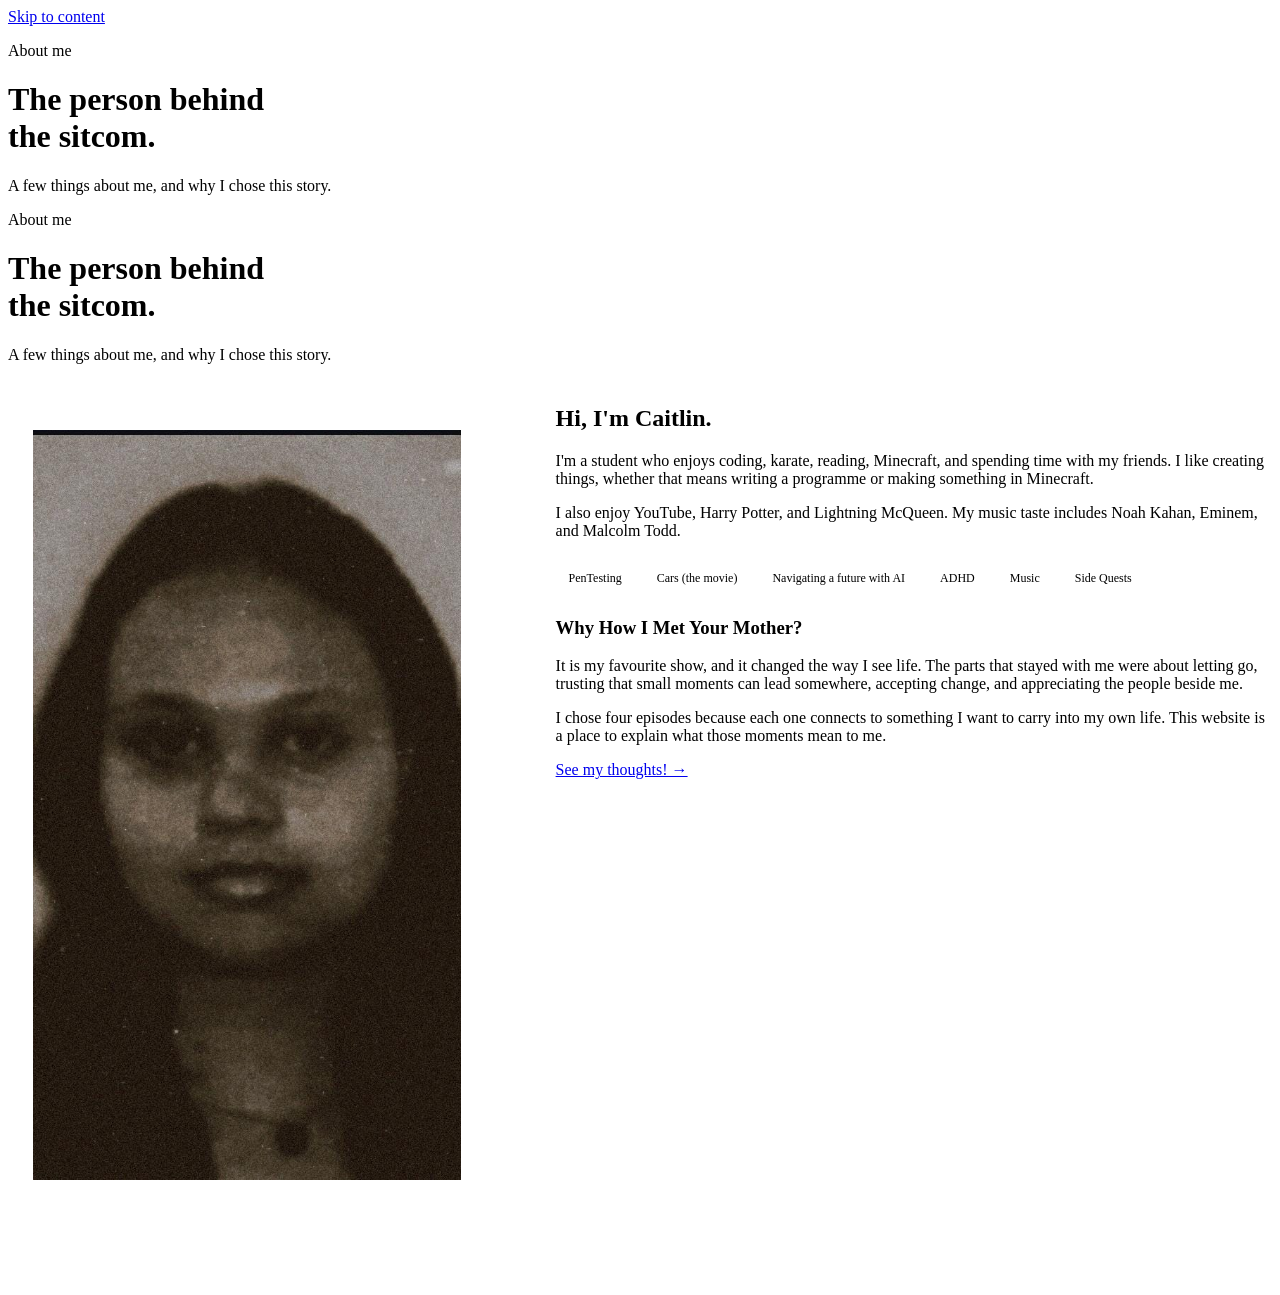
==== html/about.html @ a9a476a1 "Implement About page" ====
<!DOCTYPE html>
<html lang="en">
    <head>
        <meta charset="UTF-8">
        <meta name="viewport" content="width=device-width, initial-scale=1.0">
        <meta name="description" content="Get to know Caitlin and why How I Met Your Mother is the theme of this personal portfolio.">
        <title>About</title>
        <link rel="icon" href="../images/umbrella.svg" type="image/svg+xml">
        <link rel="stylesheet" href="../css/general.css">
        <link rel="stylesheet" href="../css/navbar.css">
        <link rel="stylesheet" href="../css/footer.css">
        <link rel="stylesheet" href="../css/about.css">
    </head>

    <body data-root=".." data-page="about">
        <a class="skip-link" href="#main-content">Skip to content</a>

        <div id="navbar-placeholder"></div>
        <main id="main-content" class="page-wrapper">
            <header class="page-header">
                <p class="eyebrow">About me</p>
                <h1>The person behind<br>the sitcom.</h1>
                <p class="header-sub">A few things about me, and why I chose this story.</p>
            </header>

        <main id="main-content" class="page-wrapper">
            <header class="page-header">
                <p class="eyebrow">About me</p>
                <h1>The person behind<br>the sitcom.</h1>
                <p class="header-sub">A few things about me, and why I chose this story.</p>
            </header>

            <div class="about-wrapper">
                <figure class="portrait-panel">
                    <img src="../img/Portrait.jpeg" alt="Portrait photo" width="600" height="750">
                </figure>
                <div class="about-copy">
                    <h2>Hi, I'm Caitlin.</h2>
                    <p>I'm a student who enjoys coding, karate, reading, Minecraft, and spending time with my friends. I like creating things, whether that means writing a programme or making something in Minecraft.</p>
                    <p>I also enjoy YouTube, Harry Potter, and Lightning McQueen. My music taste includes Noah Kahan, Eminem, and Malcolm Todd.</p>

                    <ul class="interest-list" aria-label="Some of my interests">
                        <li>PenTesting</li>
                        <li>Cars (the movie)</li>
                        <li>Navigating a future with AI</li>
                        <li>ADHD</li>
                        <li>Music</li>
                        <li>Side Quests</li>
                    </ul>
                    <h3>Why How I Met Your Mother?</h3>
                    <p>It is my favourite show, and it changed the way I see life. The parts that stayed with me were about letting go, trusting that small moments can lead somewhere, accepting change, and appreciating the people beside me.</p>
                    <p>I chose four episodes because each one connects to something I want to carry into my own life. This website is a place to explain what those moments mean to me.</p>
                    <div class="button-row">
                        <a class="button" href="../html/showcase.html">See my thoughts! &rarr;</a>
                    </div>
                </div>
            </div>
        </main>

        <div id="footer-placeholder"></div>

        <script src="../js/script.js"></script>
        <script src="../js/layout.js"></script>
    </body>
</html>
---- css/general.css ----
/* shared styling  stylesheet*/
---- css/navbar.css ----
.site-header {
    border-bottom: 1px solid var(--border);
}

.topnav {
    display: flex;
    align-items: center;
    justify-content: space-between;
    min-height: 92px;
    gap: 24px;
}

.brand-wrapper {
    display: inline-flex;
    align-items: center;
    gap: 12px;
    text-decoration: none;
    font: 30px Georgia, serif;
}

.logoimg {
    width: 30px;
    height: 32px;
}

.nav-links {
    display: flex;
    align-items: center;
    gap: 30px;
    flex-wrap: wrap;
}

.nav-links a {
    text-decoration: none;
    font-size: 13px;
    padding: 8px 0;
    color: var(--muted);
}

.nav-links a:hover, .nav-links a.active {
    color: var(--text);
    border-bottom: 2px solid var(--accent);
}

.theme-button {
    border: 1px solid var(--border);
    background: transparent;
    color: var(--text);
    padding: 8px 13px;
    border-radius: 5px;
    font-size: 12px;
}

@media (max-width: 900px) {
    .topnav {gap: 15px; }

    .nav-links {gap: 18px;}
}

@media (max-width: 650px) {
    .topnav {padding: 20px 0;
             flex-wrap: wrap;}

    .brand-wrapper {font-size: 26px;}

    .nav-links {
        order: 3;
        width: 100%;
        justify-content: space-between;
        gap: 10px;
    }

    .theme-button {margin-left: auto;}
}
---- css/footer.css ----
.site-footer {
    border-top: 1px solid var(--border);
    padding: 28px 0;
    font-size: 12px;
    color: var(--muted);
}

.footer-inner {
    display: flex;
    justify-content: space-between;
    gap: 20px;
    flex-wrap: wrap;
}

.site-footer p {
    margin: 0;
}

.footer-links {
    display: flex;
    gap: 20px;
}
---- css/about.css ----
.about-wrapper {
    display: grid;
    grid-template-columns: .8fr 1.2fr;
    gap: 70px;
    padding: 25px 0 78px;
    align-items: start;
}

.portrait-panel {
    margin: 0;
    background: var(--soft);
    padding: 25px;
}

.portrait-panel img {
    width: 100%;
    aspect-ratio: 4 / 5;
    object-fit: cover;
}

.portrait-panel figcaption {
    font-size: 12px;
    margin-top: 14px;
    color: var(--muted);
}

.about-copy h2 {
    margin-top: 0;
}

.interest-list {
    display: flex;
    flex-wrap: wrap;
    list-style: none;
    padding: 0;
    gap: 9px;
    margin: 25px 0;
}

.interest-list li {
    padding: 6px 13px;
    background: var(--soft);
    font-size: 12px;
    border-radius: 3px;
}

@media (max-width: 900px) {
    .about-wrapper {gap: 36px;}
}

@media (max-width: 650px) {
    .about-wrapper {grid-template-columns: 1fr;
                    gap: 35px;}

    .portrait-panel {max-width: 400px;}
}
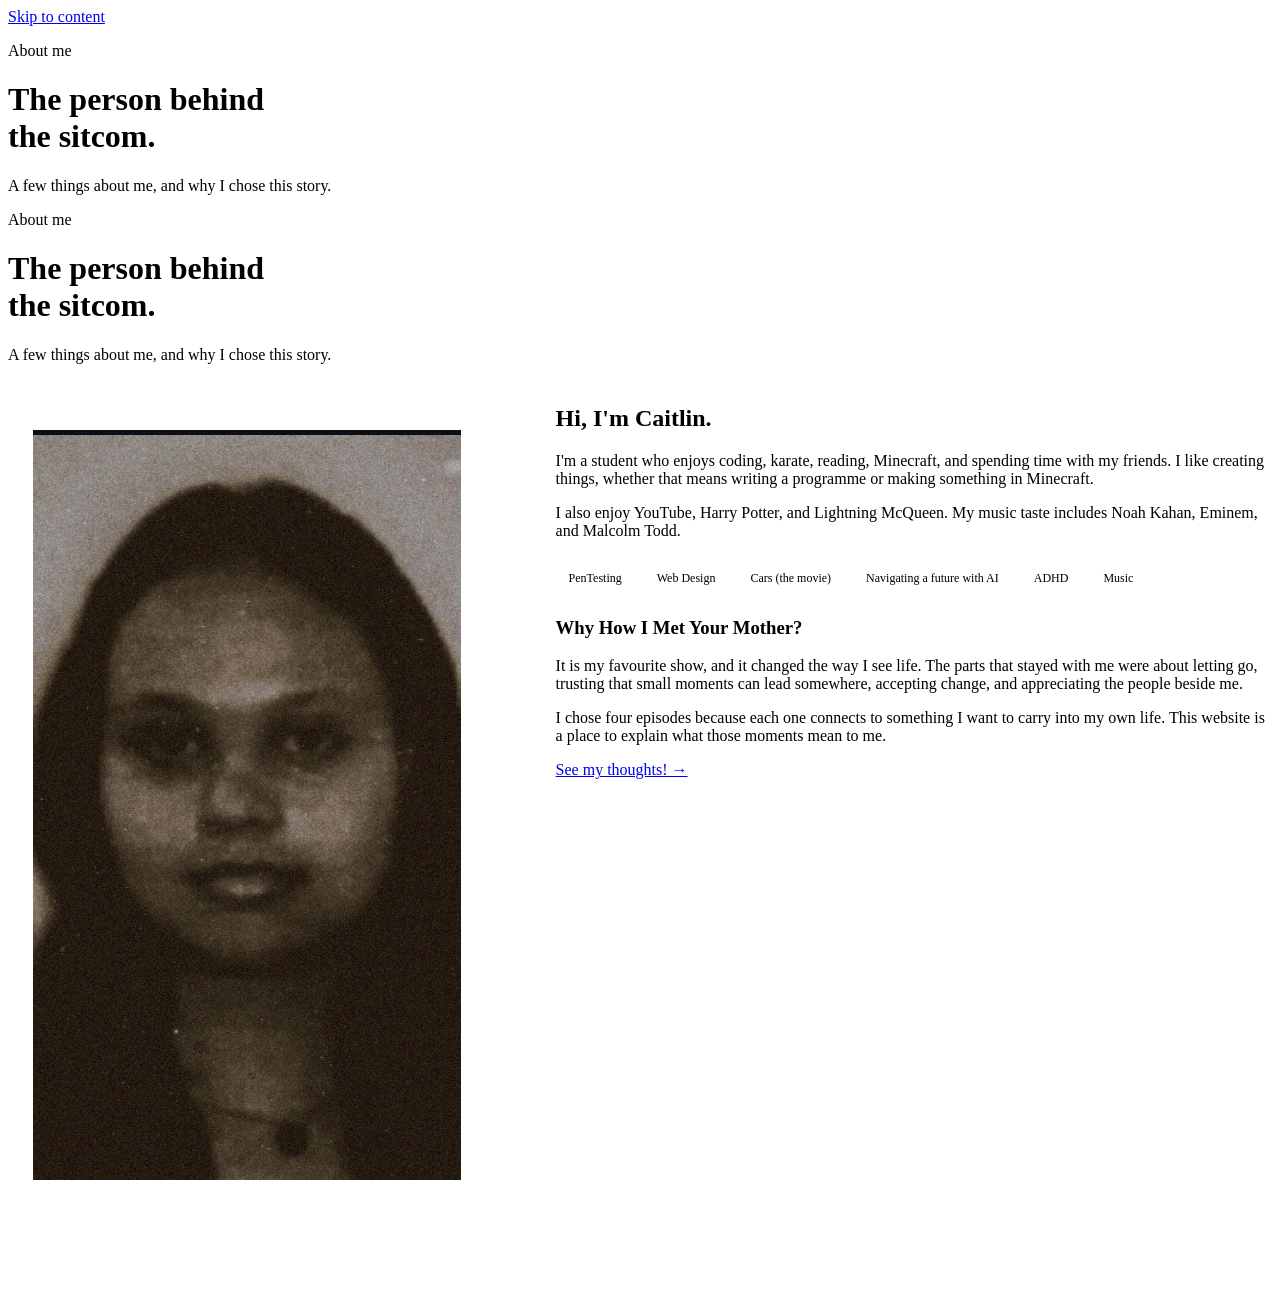
==== commit 85d484b9: "Update interest list" ====
--- a/html/about.html
+++ b/html/about.html
@@ -41,11 +41,11 @@
 
                     <ul class="interest-list" aria-label="Some of my interests">
                         <li>PenTesting</li>
+                        <li>Web Design</li>
                         <li>Cars (the movie)</li>
                         <li>Navigating a future with AI</li>
                         <li>ADHD</li>
                         <li>Music</li>
-                        <li>Side Quests</li>
                     </ul>
                     <h3>Why How I Met Your Mother?</h3>
                     <p>It is my favourite show, and it changed the way I see life. The parts that stayed with me were about letting go, trusting that small moments can lead somewhere, accepting change, and appreciating the people beside me.</p>
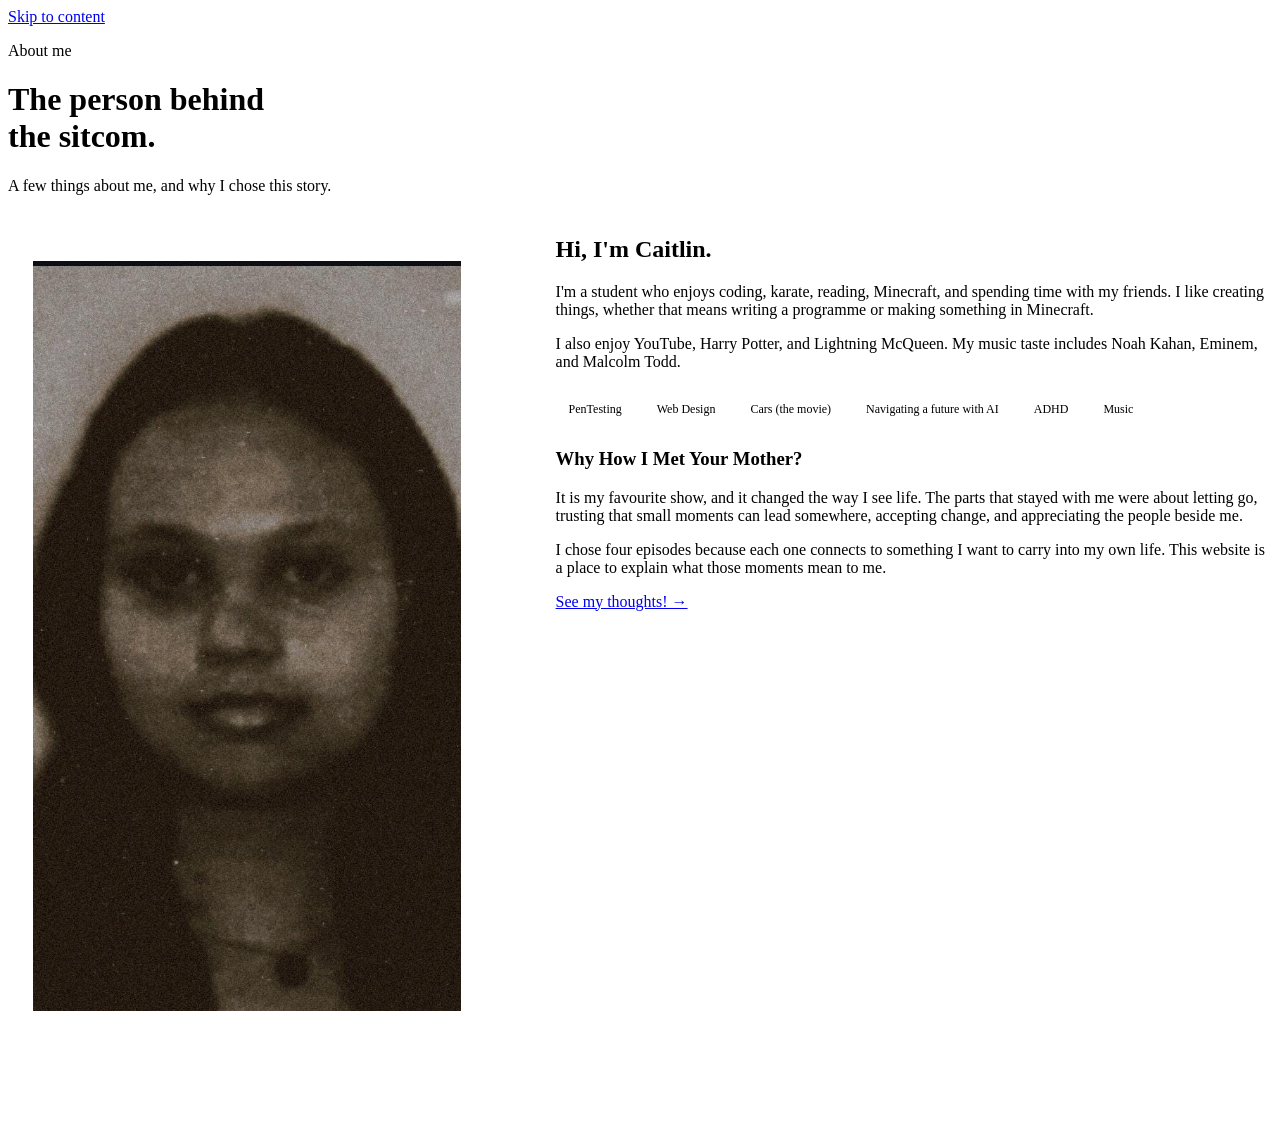
==== commit 8051bd4e: "Fix double header" ====
--- a/html/about.html
+++ b/html/about.html
@@ -16,13 +16,6 @@
         <a class="skip-link" href="#main-content">Skip to content</a>
 
         <div id="navbar-placeholder"></div>
-        <main id="main-content" class="page-wrapper">
-            <header class="page-header">
-                <p class="eyebrow">About me</p>
-                <h1>The person behind<br>the sitcom.</h1>
-                <p class="header-sub">A few things about me, and why I chose this story.</p>
-            </header>
-
         <main id="main-content" class="page-wrapper">
             <header class="page-header">
                 <p class="eyebrow">About me</p>
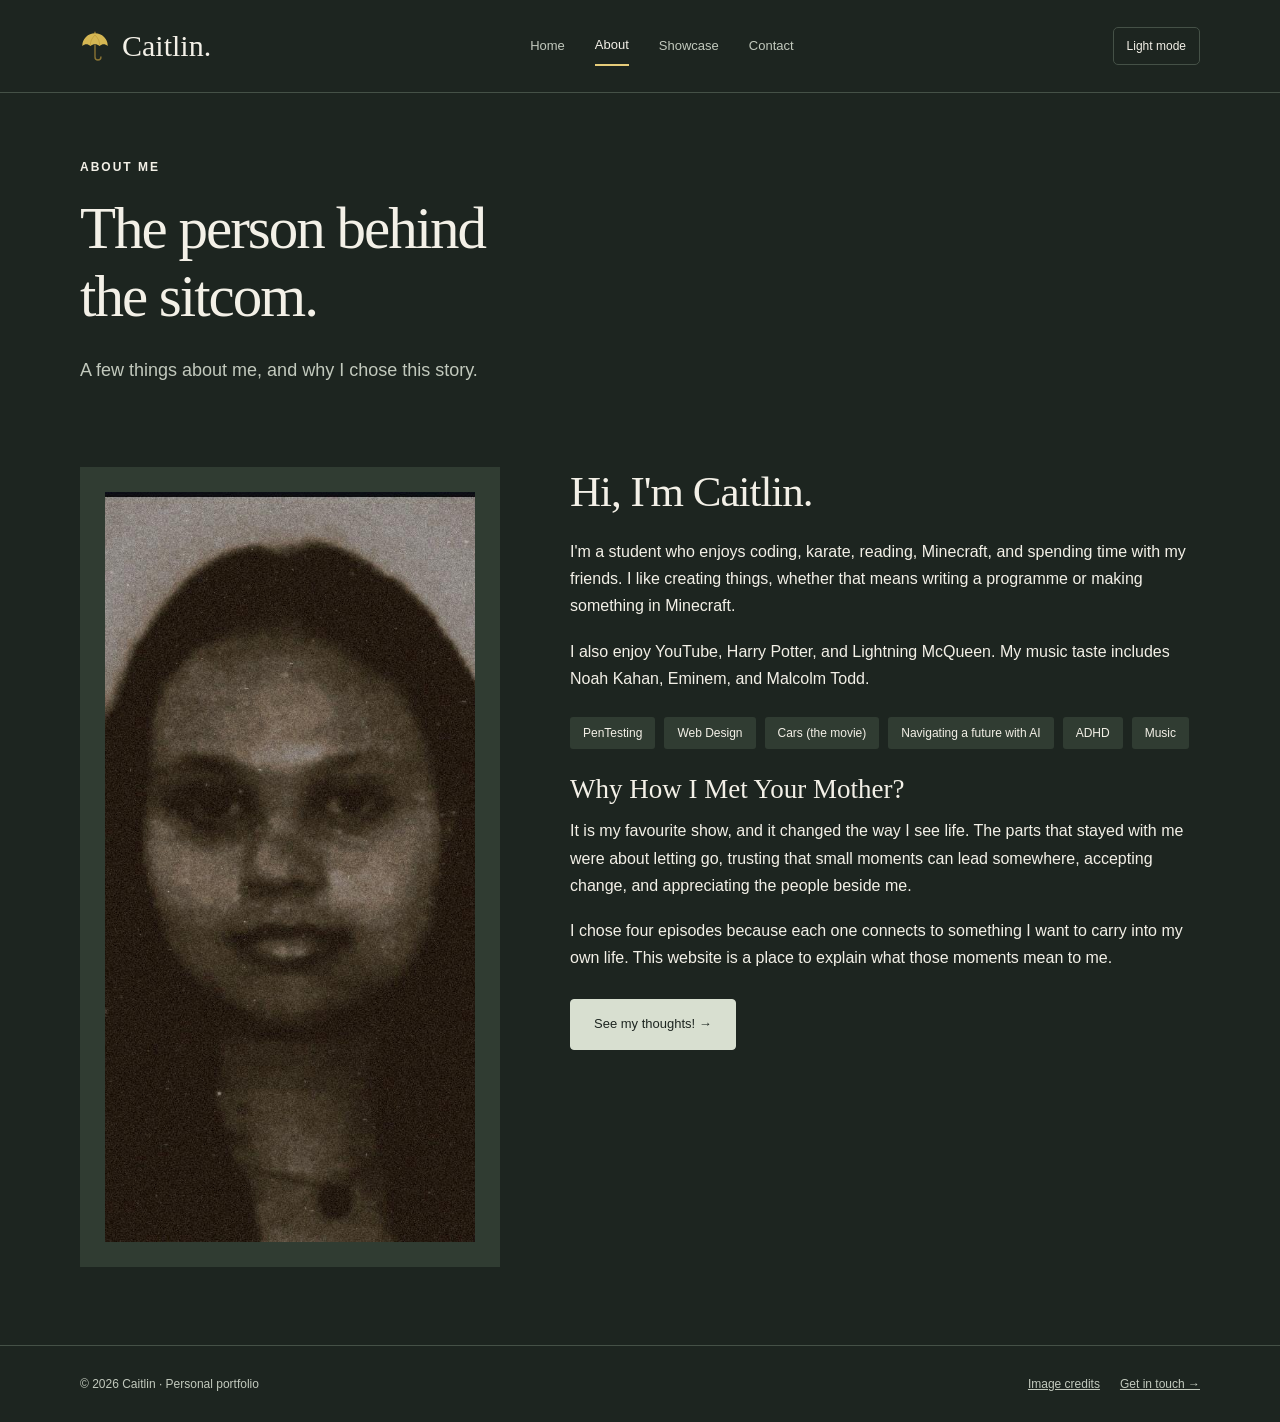
==== commit 05a968bd: "fix bugs" ====
--- a/html/about.html
+++ b/html/about.html
@@ -3,7 +3,6 @@
     <head>
         <meta charset="UTF-8">
         <meta name="viewport" content="width=device-width, initial-scale=1.0">
-        <meta name="description" content="Get to know Caitlin and why How I Met Your Mother is the theme of this personal portfolio.">
         <title>About</title>
         <link rel="icon" href="../images/umbrella.svg" type="image/svg+xml">
         <link rel="stylesheet" href="../css/general.css">
--- a/css/general.css
+++ b/css/general.css
@@ -1 +1,190 @@
-/* shared styling  stylesheet*/+:root {
+    color-scheme: dark;
+    --background: #1d2520;
+    --surface: #263129;
+    --soft: #303c32;
+    --text: #f3f0e7;
+    --muted: #c2c9bd;
+    --border: #455147;
+    --accent: #e6cc7a;
+    --green: #d8dfd0;
+    --button-text: #1d2520;
+}
+
+:root.light-mode {
+    color-scheme: light;
+    --background: #f8f6f0;
+    --surface: #ffffff;
+    --soft: #eeeae0;
+    --text: #292e2a;
+    --muted: #63675f;
+    --border: #dddcd2;
+    --accent: #a88b30;
+    --green: #35483c;
+    --button-text: #ffffff;
+}
+
+* {
+    box-sizing: border-box;
+}
+
+body {
+    margin: 0;
+    background-color: var(--background);
+    color: var(--text);
+    font-family: Arial, sans-serif;
+    font-size: 16px;
+    line-height: 1.7;
+}
+
+img {
+    display: block;
+    max-width: 100%;
+}
+
+a {
+    color: inherit;
+}
+
+button, input, textarea, select {
+    font: inherit;
+}
+
+button, .button {
+    cursor: pointer;
+}
+
+h1, h2, h3 {
+    font-family: Georgia, serif;
+    font-weight: 400;
+    line-height: 1.15;
+}
+
+h1 {
+    font-size: clamp(40px, 5.7vw, 72px);
+    letter-spacing: -2px;
+    margin: 16px 0 24px;
+}
+
+h2 {
+    font-size: clamp(30px, 3.6vw, 43px);
+    letter-spacing: -1px;
+    margin: 12px 0 22px;
+}
+
+h3 {
+    font-size: 27px;
+    margin: 12px 0;
+}
+
+p {
+    margin: 0 0 18px;
+}
+
+[hidden] {
+    display: none !important;
+}
+
+/* Shared page layout and text. */
+.page-wrapper {
+    width: 90%;
+    max-width: 1120px;
+    margin: 0 auto;
+}
+
+.muted, .header-sub, .form-help {
+    color: var(--muted);
+}
+
+.eyebrow, .small-heading {
+    font-family: Arial, sans-serif;
+    text-transform: uppercase;
+    font-size: 12px;
+    letter-spacing: 2px;
+    font-weight: bold;
+}
+
+.section-space {
+    padding: 74px 0;
+}
+
+.header-sub {
+    font-size: 18px;
+    max-width: 620px;
+}
+
+/* KEYBOARD SHORTCUT */ 
+.skip-link {
+    position: absolute;
+    top: -100px;
+    left: 16px;
+    background: var(--surface);
+    padding: 10px;
+    z-index: 10;
+}
+
+.skip-link:focus {
+    top: 12px;
+}
+
+/* Shared buttons. */
+.button {
+    display: inline-block;
+    border: 1px solid var(--green);
+    background: var(--green);
+    color: var(--button-text);
+    text-decoration: none;
+    padding: 13px 23px;
+    border-radius: 4px;
+    font-size: 13px;
+}
+
+.button:hover {
+    opacity: .88;
+}
+
+.button.secondary {
+    color: var(--text);
+    background: transparent;
+    border-color: var(--border);
+}
+
+.button-row {
+    display: flex;
+    gap: 12px;
+    flex-wrap: wrap;
+    margin-top: 28px;
+}
+
+.section-top {
+    display: flex;
+    justify-content: space-between;
+    align-items: end;
+    gap: 25px;
+    margin-bottom: 28px;
+}
+
+.section-top h2 {
+    margin-bottom: 0;
+}
+
+.text-link {
+    font-size: 13px;
+}
+
+.page-header {
+    max-width: 750px;
+    padding: 64px 0 38px;
+}
+
+.page-header h1 {
+    font-size: clamp(39px, 5vw, 59px);
+}
+
+.form-help {
+    font-size: 12px;
+}
+
+.layout-message {
+    padding: 20px 0;
+}
--- a/css/about.css
+++ b/css/about.css
@@ -16,12 +16,6 @@
     width: 100%;
     aspect-ratio: 4 / 5;
     object-fit: cover;
-}
-
-.portrait-panel figcaption {
-    font-size: 12px;
-    margin-top: 14px;
-    color: var(--muted);
 }
 
 .about-copy h2 {
@@ -43,14 +37,3 @@
     font-size: 12px;
     border-radius: 3px;
 }
-
-@media (max-width: 900px) {
-    .about-wrapper {gap: 36px;}
-}
-
-@media (max-width: 650px) {
-    .about-wrapper {grid-template-columns: 1fr;
-                    gap: 35px;}
-
-    .portrait-panel {max-width: 400px;}
-}
